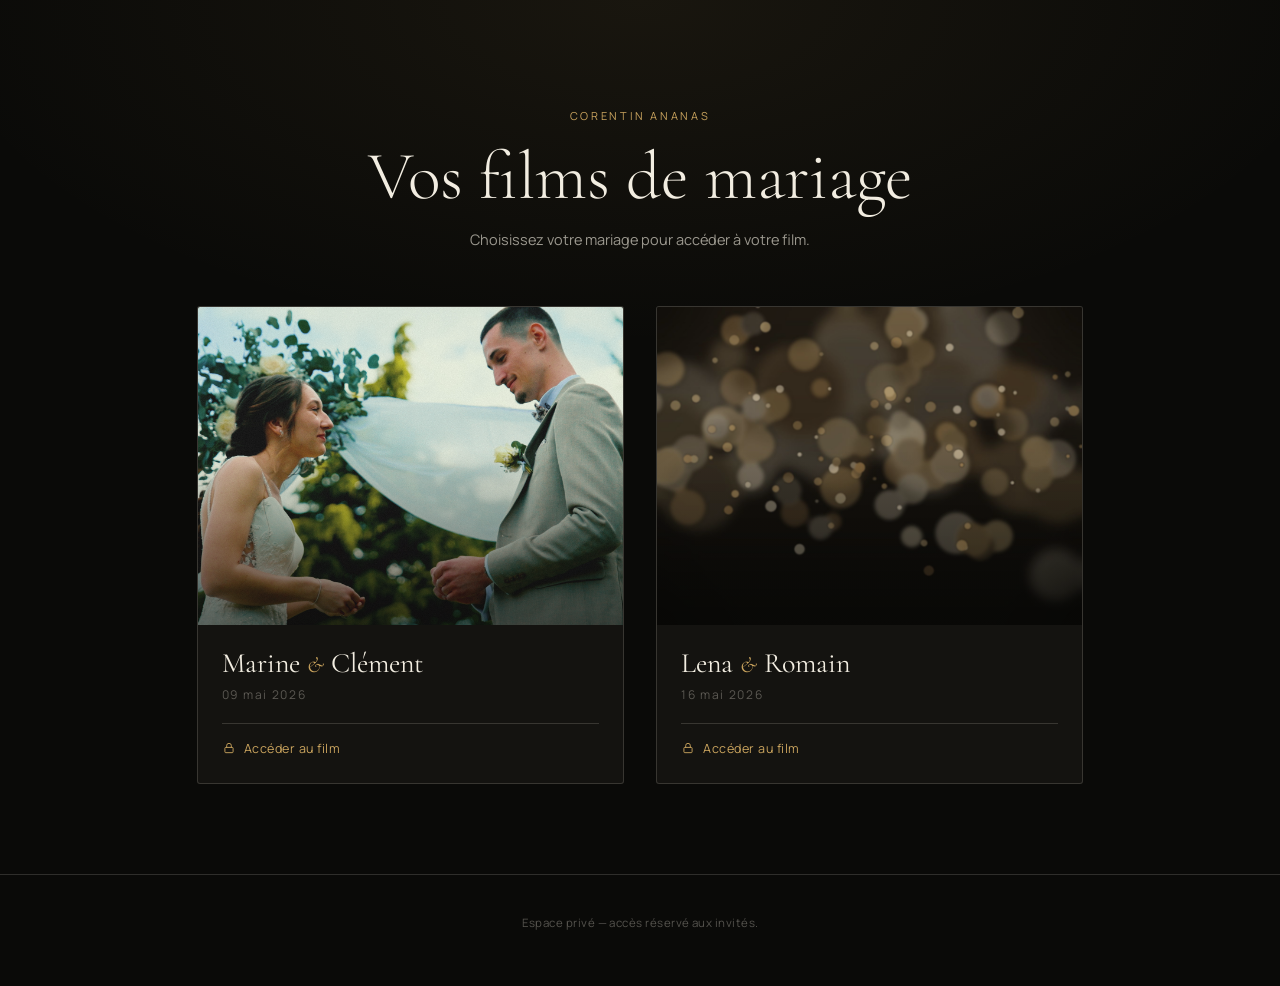
==== galerie.html @ 364ae185 "Reprise du site Marine & Clément : galerie photo, film et liens R2 - Galerie commune galerie.html?m=" ====
<!DOCTYPE html>
<html lang="fr">
<head>
<meta charset="UTF-8">
<meta name="viewport" content="width=device-width, initial-scale=1.0">
<meta name="robots" content="noindex, nofollow">
<title>Les photos du mariage</title>

<link rel="preconnect" href="https://fonts.googleapis.com">
<link rel="preconnect" href="https://fonts.gstatic.com" crossorigin>
<link href="https://fonts.googleapis.com/css2?family=Cormorant+Garamond:ital,wght@0,300;0,400;0,600;1,400&family=Manrope:wght@400;500;600&display=swap" rel="stylesheet">

<link rel="stylesheet" href="css/style.css">
</head>
<body>

<!-- Page commune à tous les mariages (galerie.html?m=<slug>).
     La liste des photos vient du contenu déchiffré sur l'accueil. -->

<main class="site" id="site" aria-hidden="true">

  <a href="index.html" class="site-back" aria-label="Retour aux mariages">
    <svg viewBox="0 0 24 24" width="16" height="16" fill="none" stroke="currentColor" stroke-width="1.6" aria-hidden="true">
      <path d="M19 12H5M11 6l-6 6 6 6" stroke-linecap="round" stroke-linejoin="round"/>
    </svg>
    <span class="site-back__text">Tous les mariages</span>
  </a>

  <nav class="site-nav">
    <a href="#" class="site-nav__link" data-nav="film">Le film</a>
    <a href="#" class="site-nav__link is-active" data-nav="photos">Photos</a>
  </nav>

  <header class="gallery-header">
    <div class="gallery-header__media">
      <img src="" alt="" class="gallery-header__image" id="headerImage" hidden>
      <div class="gallery-header__overlay" aria-hidden="true"></div>
    </div>
    <div class="gallery-header__content">
      <h1 class="gallery-header__title">Les photos</h1>
      <time class="gallery-header__date" id="headerDate"></time>
    </div>
  </header>

  <section class="gallery">
    <div class="gallery__intro">
      <p class="gallery__subheading">Quelques images de la journée, à consulter ou télécharger.</p>
    </div>

    <div class="gallery__grid" id="galleryGrid">
      <!-- Vignettes injectées par js/galerie.js -->
    </div>
  </section>

  <footer class="site-footer">
    <p class="site-footer__names" id="footerNames"></p>
    <p class="site-footer__line" id="footerLine"></p>
  </footer>

</main>

<!-- LIGHTBOX (visionneuse plein écran) -->
<div class="lightbox" id="lightbox" aria-hidden="true">
  <button class="lightbox__close" id="lightboxClose" aria-label="Fermer">
    <svg viewBox="0 0 24 24" width="22" height="22" fill="none" stroke="currentColor" stroke-width="1.5">
      <path d="M6 6l12 12M18 6L6 18" stroke-linecap="round"/>
    </svg>
  </button>

  <button class="lightbox__nav lightbox__prev" id="lightboxPrev" aria-label="Photo précédente">
    <svg viewBox="0 0 24 24" width="26" height="26" fill="none" stroke="currentColor" stroke-width="1.4">
      <path d="M15 5l-7 7 7 7" stroke-linecap="round" stroke-linejoin="round"/>
    </svg>
  </button>

  <figure class="lightbox__figure">
    <img src="" alt="" class="lightbox__image" id="lightboxImage">
    <figcaption class="lightbox__counter" id="lightboxCounter"></figcaption>
  </figure>

  <button class="lightbox__nav lightbox__next" id="lightboxNext" aria-label="Photo suivante">
    <svg viewBox="0 0 24 24" width="26" height="26" fill="none" stroke="currentColor" stroke-width="1.4">
      <path d="M9 5l7 7-7 7" stroke-linecap="round" stroke-linejoin="round"/>
    </svg>
  </button>
</div>

<script src="js/weddings.js"></script>
<script src="js/crypto.js"></script>
<script src="js/galerie.js"></script>
</body>
</html>
---- css/style.css ----
/* ============================================================
   Marine & Clément — Le film du mariage
   Feuille de style principale
============================================================ */

:root {
  /* Couleurs */
  --bg: #0a0a08;
  --surface: #141310;
  --surface-2: #1c1a15;
  --ivory: #f2ede1;
  --ivory-dim: rgba(242, 237, 225, 0.62);
  --ivory-faint: rgba(242, 237, 225, 0.32);
  --gold: #c9a35d;
  --gold-dim: rgba(201, 163, 93, 0.55);
  --sage: #7c8a6e;
  --line: rgba(242, 237, 225, 0.16);
  --shadow: rgba(0, 0, 0, 0.45);

  /* Typographie */
  --font-display: "Cormorant Garamond", "Iowan Old Style", "Palatino Linotype", serif;
  --font-sans: "Manrope", "Segoe UI", sans-serif;

  /* Rythme */
  --gutter: clamp(24px, 6vw, 96px);
  --radius: 3px;
}

* {
  box-sizing: border-box;
}

html {
  scroll-behavior: smooth;
}

@media (prefers-reduced-motion: reduce) {
  html {
    scroll-behavior: auto;
  }
  * {
    animation-duration: 0.001ms !important;
    animation-iteration-count: 1 !important;
    transition-duration: 0.001ms !important;
  }
}

body {
  margin: 0;
  background: var(--bg);
  color: var(--ivory);
  font-family: var(--font-sans);
  -webkit-font-smoothing: antialiased;
  overflow-x: hidden;
}

img {
  max-width: 100%;
  display: block;
}

button {
  font-family: inherit;
  cursor: pointer;
}

a {
  color: inherit;
}

:focus-visible {
  outline: 1.5px solid var(--gold);
  outline-offset: 3px;
}

/* ============================================================
   PORTE D'ENTRÉE (mot de passe)
============================================================ */

.gate {
  position: fixed;
  inset: 0;
  z-index: 100;
  display: flex;
  align-items: center;
  justify-content: center;
  padding: 24px;
  transition: opacity 0.7s ease, visibility 0.7s ease;
}

.gate.is-hidden {
  opacity: 0;
  visibility: hidden;
  pointer-events: none;
}

.gate__backdrop {
  position: absolute;
  inset: 0;
  background:
    linear-gradient(180deg, rgba(8, 8, 6, 0.94) 0%, rgba(8, 8, 6, 0.88) 100%),
    url("../assets/images/maries.jpg") center 30% / cover no-repeat;
}

.gate__panel {
  position: relative;
  width: 100%;
  max-width: 380px;
  text-align: center;
  padding: 48px 36px 40px;
  background: rgba(20, 19, 16, 0.55);
  border: 1px solid var(--line);
  border-radius: var(--radius);
  backdrop-filter: blur(6px);
}

.gate__names {
  margin: 0;
  font-family: var(--font-display);
  font-weight: 400;
  font-size: clamp(28px, 6vw, 34px);
  letter-spacing: 0.01em;
}

.gate__date {
  display: block;
  margin-top: 6px;
  font-size: 12px;
  letter-spacing: 0.14em;
  color: var(--gold);
}

.gate__divider {
  width: 32px;
  height: 1px;
  background: var(--line);
  margin: 22px auto;
}

.gate__intro {
  margin: 0 0 26px;
  font-size: 14px;
  line-height: 1.6;
  color: var(--ivory-dim);
}

.gate__form {
  text-align: left;
}

.gate__label {
  display: block;
  font-size: 11px;
  letter-spacing: 0.08em;
  color: var(--ivory-faint);
  margin-bottom: 8px;
}

.gate__field {
  display: flex;
  border: 1px solid var(--line);
  border-radius: var(--radius);
  overflow: hidden;
  background: rgba(0, 0, 0, 0.2);
  transition: border-color 0.25s ease;
}

.gate__field:focus-within {
  border-color: var(--gold-dim);
}

.gate__input {
  flex: 1;
  min-width: 0;
  background: transparent;
  border: none;
  color: var(--ivory);
  font-family: var(--font-sans);
  font-size: 15px;
  letter-spacing: 0.08em;
  padding: 13px 14px;
}

.gate__input:focus {
  outline: none;
}

.gate__input::placeholder {
  color: var(--ivory-faint);
}

.gate__submit {
  display: flex;
  align-items: center;
  justify-content: center;
  width: 46px;
  background: transparent;
  border: none;
  border-left: 1px solid var(--line);
  color: var(--ivory);
  transition: color 0.25s ease, background 0.25s ease;
}

.gate__submit:hover {
  color: var(--gold);
  background: rgba(201, 163, 93, 0.08);
}

.gate__error {
  margin: 12px 2px 0;
  font-size: 12.5px;
  color: #c97a6a;
  display: none;
}

.gate__error.is-visible {
  display: block;
}

.gate__hint {
  margin: 16px 2px 0;
  font-size: 12px;
  color: var(--ivory-faint);
}

/* ============================================================
   SITE PRINCIPAL
============================================================ */

.site {
  opacity: 0;
  transition: opacity 0.9s ease;
}

.site.is-visible {
  opacity: 1;
}

/* ---------- HERO ---------- */

.hero {
  position: relative;
  height: 100svh;
  min-height: 520px;
  display: flex;
  align-items: center;
  justify-content: center;
  overflow: hidden;
}

.hero__media {
  position: absolute;
  inset: 0;
}

.hero__image {
  width: 100%;
  height: 100%;
  object-fit: cover;
  object-position: 50% 30%;
}

.hero__overlay {
  position: absolute;
  inset: 0;
  background:
    linear-gradient(180deg, rgba(8, 8, 6, 0.55) 0%, rgba(8, 8, 6, 0.68) 55%, rgba(8, 8, 6, 0.86) 100%);
}

.hero__content {
  position: relative;
  text-align: center;
  padding: 0 24px;
}

.hero__title {
  margin: 0;
  font-family: var(--font-display);
  font-weight: 300;
  font-size: clamp(48px, 11vw, 128px);
  line-height: 1;
  letter-spacing: 0.005em;
  display: flex;
  flex-wrap: wrap;
  align-items: baseline;
  justify-content: center;
  gap: 0 22px;
}

.hero__title-line,
.hero__title-amp {
  opacity: 0;
  transform: translateY(18px);
  animation: riseIn 1.1s cubic-bezier(0.19, 1, 0.22, 1) forwards;
}

.hero__title-line:nth-child(1) { animation-delay: 0.25s; }
.hero__title-amp { animation-delay: 0.55s; font-style: italic; font-size: 0.62em; color: var(--gold); }
.hero__title-line:nth-child(3) { animation-delay: 0.75s; }

.hero__date {
  display: block;
  margin-top: 22px;
  font-family: var(--font-sans);
  font-weight: 400;
  font-size: clamp(12px, 1.6vw, 14px);
  letter-spacing: 0.22em;
  color: var(--ivory-dim);
  opacity: 0;
  animation: fadeIn 1.2s ease forwards;
  animation-delay: 1.15s;
}

@keyframes riseIn {
  to { opacity: 1; transform: translateY(0); }
}

@keyframes fadeIn {
  to { opacity: 1; }
}

.hero__scroll {
  position: absolute;
  left: 50%;
  bottom: clamp(24px, 5vh, 44px);
  transform: translateX(-50%);
  display: flex;
  flex-direction: column;
  align-items: center;
  gap: 10px;
  background: none;
  border: none;
  color: var(--ivory-dim);
  opacity: 0;
  animation: fadeIn 1s ease forwards;
  animation-delay: 1.5s;
  transition: color 0.3s ease;
}

.hero__scroll:hover {
  color: var(--gold);
}

.hero__scroll-line {
  width: 1px;
  height: 34px;
  background: currentColor;
  opacity: 0.6;
}

.hero__scroll-text {
  font-size: 10.5px;
  letter-spacing: 0.18em;
}

/* ---------- FILM ---------- */

.film {
  padding: clamp(72px, 12vh, 140px) var(--gutter) clamp(60px, 10vh, 110px);
  max-width: 1180px;
  margin: 0 auto;
}

.film__intro {
  text-align: center;
  max-width: 560px;
  margin: 0 auto clamp(40px, 6vh, 64px);
}

.film__heading {
  margin: 0 0 10px;
  font-family: var(--font-display);
  font-weight: 400;
  font-size: clamp(26px, 4vw, 38px);
  line-height: 1.25;
}

.film__subheading {
  margin: 0;
  color: var(--ivory-dim);
  font-size: 14.5px;
  line-height: 1.6;
}

.film__layout {
  display: grid;
  grid-template-columns: 1fr 240px;
  gap: 36px;
  align-items: start;
}

/* ---------- LECTEUR VIDÉO ---------- */

.player__frame {
  position: relative;
  aspect-ratio: 16 / 9;
  width: 100%;
  background: #000;
  border: 1px solid var(--line);
  border-radius: var(--radius);
  overflow: hidden;
}

.player__video {
  width: 100%;
  height: 100%;
  object-fit: cover;
  display: block;
  background: #000;
}

.player__empty {
  position: absolute;
  inset: 0;
  display: flex;
  flex-direction: column;
  align-items: center;
  justify-content: center;
  gap: 6px;
  text-align: center;
  background: linear-gradient(180deg, rgba(8,8,6,0.35), rgba(8,8,6,0.7));
  pointer-events: none;
}

.player__empty p {
  margin: 0;
  font-family: var(--font-display);
  font-size: 19px;
  color: var(--ivory);
}

.player__empty-sub {
  font-family: var(--font-sans) !important;
  font-size: 11.5px !important;
  letter-spacing: 0.08em;
  color: var(--ivory-faint) !important;
}

.player__giant-play {
  position: absolute;
  inset: 0;
  margin: auto;
  width: 64px;
  height: 64px;
  background: none;
  border: none;
  color: var(--ivory);
  opacity: 0.9;
  transition: transform 0.3s ease, color 0.3s ease, opacity 0.3s ease;
}

.player__giant-play:hover {
  color: var(--gold);
  transform: scale(1.06);
}

.player[data-state="playing"] .player__giant-play {
  opacity: 0;
  pointer-events: none;
}

.player__controls {
  position: absolute;
  left: 0;
  right: 0;
  bottom: 0;
  display: flex;
  align-items: center;
  gap: 14px;
  padding: 10px 14px;
  background: linear-gradient(180deg, transparent, rgba(0,0,0,0.75) 40%);
  opacity: 0;
  transform: translateY(6px);
  transition: opacity 0.3s ease, transform 0.3s ease;
}

.player__frame:hover .player__controls,
.player__frame:focus-within .player__controls,
.player[data-state="playing"] .player__controls {
  opacity: 1;
  transform: translateY(0);
}

.player__btn {
  background: none;
  border: none;
  color: var(--ivory);
  display: flex;
  align-items: center;
  padding: 4px;
  transition: color 0.2s ease;
  flex-shrink: 0;
}

.player__btn:hover {
  color: var(--gold);
}

.player__time {
  font-size: 11px;
  color: var(--ivory-dim);
  font-variant-numeric: tabular-nums;
  flex-shrink: 0;
}

.player__progress {
  flex: 1;
  min-width: 40px;
  padding: 8px 0;
  cursor: pointer;
}

.player__progress-track {
  position: relative;
  height: 2px;
  background: rgba(242, 237, 225, 0.25);
  border-radius: 2px;
}

.player__progress-fill {
  position: absolute;
  top: 0;
  left: 0;
  height: 100%;
  width: 0%;
  background: var(--gold);
  border-radius: 2px;
}

.player__progress-handle {
  position: absolute;
  top: 50%;
  left: 0%;
  width: 9px;
  height: 9px;
  background: var(--gold);
  border-radius: 50%;
  transform: translate(-50%, -50%);
  opacity: 0;
  transition: opacity 0.2s ease;
}

.player__progress:hover .player__progress-handle {
  opacity: 1;
}

.player__volume {
  display: flex;
  align-items: center;
  gap: 6px;
  flex-shrink: 0;
}

.player__volume-slider {
  width: 60px;
  accent-color: var(--gold);
  height: 2px;
}

@media (max-width: 640px) {
  .player__volume-slider { display: none; }
  .player__time#timeDuration { display: none; }
}

/* ---------- TÉLÉCHARGEMENT ---------- */

.download {
  border: 1px solid var(--line);
  border-radius: var(--radius);
  padding: 26px 22px;
  background: var(--surface);
}

.download__label {
  margin: 0 0 14px;
  font-size: 11px;
  letter-spacing: 0.1em;
  color: var(--ivory-faint);
}

.download__button {
  display: flex;
  align-items: center;
  justify-content: center;
  gap: 9px;
  width: 100%;
  padding: 13px 16px;
  text-decoration: none;
  border: 1px solid var(--gold-dim);
  color: var(--gold);
  border-radius: var(--radius);
  font-size: 13.5px;
  letter-spacing: 0.03em;
  transition: background 0.25s ease, color 0.25s ease;
}

.download__button:hover {
  background: var(--gold);
  color: #17150f;
}

.download__quality {
  margin: 14px 0 0;
  font-size: 11.5px;
  text-align: center;
  color: var(--ivory-faint);
}

.download__note {
  margin: 16px 0 0;
  font-size: 11.5px;
  line-height: 1.5;
  color: var(--ivory-faint);
  text-align: center;
  border-top: 1px solid var(--line);
  padding-top: 14px;
}

/* ---------- FOOTER ---------- */

.site-footer {
  text-align: center;
  padding: 40px 24px 56px;
  border-top: 1px solid var(--line);
}

.site-footer__names {
  margin: 0 0 6px;
  font-family: var(--font-display);
  font-size: 18px;
  color: var(--ivory-dim);
}

.site-footer__line {
  margin: 0;
  font-size: 11.5px;
  letter-spacing: 0.04em;
  color: var(--ivory-faint);
}

/* ============================================================
   RESPONSIVE
============================================================ */

@media (max-width: 860px) {
  .film__layout {
    grid-template-columns: 1fr;
  }

  .download {
    order: 2;
  }
}

@media (max-width: 480px) {
  .gate__panel {
    padding: 40px 24px 32px;
  }

  .player__controls {
    gap: 9px;
    padding: 8px 10px;
  }

  .film {
    padding-left: 20px;
    padding-right: 20px;
  }
}

/* ============================================================
   ACCUEIL — PORTAIL DES MARIAGES
============================================================ */

body.is-locked {
  overflow: hidden;
}

.portal-page {
  min-height: 100svh;
  display: flex;
  flex-direction: column;
  background:
    radial-gradient(ellipse 80% 50% at 50% 0%, rgba(201, 163, 93, 0.08), transparent 70%),
    var(--bg);
}

.portal__header {
  text-align: center;
  padding: clamp(64px, 12vh, 120px) 24px clamp(36px, 6vh, 56px);
}

.portal__brand {
  margin: 0 0 18px;
  font-size: 11px;
  letter-spacing: 0.24em;
  text-transform: uppercase;
  color: var(--gold);
  opacity: 0;
  animation: fadeIn 1s ease forwards 0.1s;
}

.portal__title {
  margin: 0;
  font-family: var(--font-display);
  font-weight: 300;
  font-size: clamp(38px, 7vw, 68px);
  line-height: 1.05;
  opacity: 0;
  transform: translateY(14px);
  animation: riseIn 1.1s cubic-bezier(0.19, 1, 0.22, 1) forwards 0.25s;
}

.portal__subtitle {
  margin: 16px auto 0;
  max-width: 420px;
  font-size: 14.5px;
  line-height: 1.6;
  color: var(--ivory-dim);
  opacity: 0;
  animation: fadeIn 1s ease forwards 0.6s;
}

.portal {
  flex: 1;
  width: 100%;
  max-width: 1040px;
  margin: 0 auto;
  padding: 0 var(--gutter) clamp(64px, 10vh, 110px);
}

.portal__grid {
  list-style: none;
  margin: 0;
  padding: 0;
  display: grid;
  grid-template-columns: repeat(auto-fit, minmax(min(100%, 300px), 1fr));
  gap: clamp(18px, 3vw, 32px);
}

.portal__grid > li {
  opacity: 0;
  animation: riseIn 1s cubic-bezier(0.19, 1, 0.22, 1) forwards;
  transform: translateY(18px);
}

.portal__grid > li:nth-child(1) { animation-delay: 0.75s; }
.portal__grid > li:nth-child(2) { animation-delay: 0.9s; }
.portal__grid > li:nth-child(3) { animation-delay: 1.05s; }
.portal__grid > li:nth-child(n+4) { animation-delay: 1.2s; }

/* ---------- Card ---------- */

.wedding-card {
  display: block;
  width: 100%;
  padding: 0;
  text-align: left;
  color: var(--ivory);
  background: var(--surface);
  border: 1px solid var(--line);
  border-radius: var(--radius);
  overflow: hidden;
  transition: border-color 0.35s ease, transform 0.35s ease, box-shadow 0.35s ease;
}

.wedding-card:hover,
.wedding-card:focus-visible {
  border-color: var(--gold-dim);
  transform: translateY(-3px);
  box-shadow: 0 18px 40px var(--shadow);
}

.wedding-card__media {
  position: relative;
  aspect-ratio: 4 / 3;
  overflow: hidden;
  background: var(--surface-2);
}

.wedding-card__media img {
  width: 100%;
  height: 100%;
  object-fit: cover;
  object-position: 50% 30%;
  filter: saturate(0.85);
  transition: transform 1.2s cubic-bezier(0.19, 1, 0.22, 1), filter 0.6s ease;
}

.wedding-card__media::after {
  content: "";
  position: absolute;
  inset: 0;
  background: linear-gradient(180deg, transparent 45%, rgba(8, 8, 6, 0.55) 100%);
  pointer-events: none;
}

.wedding-card:hover .wedding-card__media img {
  transform: scale(1.04);
  filter: saturate(1);
}

.wedding-card__media--monogram {
  display: flex;
  align-items: center;
  justify-content: center;
  background:
    radial-gradient(circle at 50% 45%, rgba(201, 163, 93, 0.14), transparent 62%),
    linear-gradient(160deg, var(--surface-2), #100f0c);
}

.wedding-card__monogram {
  position: relative;
  z-index: 1;
  font-family: var(--font-display);
  font-weight: 300;
  font-size: clamp(56px, 9vw, 84px);
  line-height: 1;
  letter-spacing: 0.02em;
  color: var(--ivory);
}

.wedding-card__monogram em {
  font-style: italic;
  font-size: 0.55em;
  color: var(--gold);
  margin: 0 0.12em;
}

.wedding-card__body {
  padding: 22px 24px 24px;
}

.wedding-card__names {
  margin: 0;
  font-family: var(--font-display);
  font-weight: 400;
  font-size: clamp(24px, 3vw, 28px);
  line-height: 1.15;
}

.wedding-card__names em {
  font-style: italic;
  color: var(--gold);
  font-size: 0.8em;
}

.wedding-card__date {
  display: block;
  margin-top: 6px;
  font-size: 12px;
  letter-spacing: 0.14em;
  color: var(--ivory-faint);
}

.wedding-card__cta {
  display: inline-flex;
  align-items: center;
  gap: 8px;
  margin-top: 20px;
  padding-top: 16px;
  width: 100%;
  border-top: 1px solid var(--line);
  font-size: 12.5px;
  letter-spacing: 0.04em;
  color: var(--gold);
}

/* ---------- Fenêtre mot de passe (modal) ---------- */

.gate--modal .gate__backdrop {
  background: rgba(8, 8, 6, 0.82);
  backdrop-filter: blur(4px);
  cursor: pointer;
}

.gate--modal .gate__panel {
  background: rgba(20, 19, 16, 0.92);
  box-shadow: 0 24px 60px var(--shadow);
  transform: translateY(0);
  transition: transform 0.5s cubic-bezier(0.19, 1, 0.22, 1);
}

.gate--modal.is-hidden .gate__panel {
  transform: translateY(12px);
}

.gate__close {
  position: absolute;
  top: 12px;
  right: 12px;
  display: flex;
  padding: 6px;
  background: none;
  border: none;
  color: var(--ivory-faint);
  transition: color 0.2s ease;
}

.gate__close:hover {
  color: var(--gold);
}

.gate.is-busy .gate__submit {
  color: var(--gold);
  animation: gatePulse 1s ease-in-out infinite;
}

.gate__submit:disabled,
.gate__input:disabled {
  cursor: progress;
}

@keyframes gatePulse {
  50% { opacity: 0.35; }
}

/* ============================================================
   PAGE FILM — retour + hero sans photo
============================================================ */

.site-back {
  position: absolute;
  top: 20px;
  left: 20px;
  z-index: 5;
  display: inline-flex;
  align-items: center;
  gap: 8px;
  padding: 8px 12px;
  font-size: 12px;
  letter-spacing: 0.04em;
  text-decoration: none;
  color: var(--ivory-dim);
  border: 1px solid var(--line);
  border-radius: var(--radius);
  background: rgba(8, 8, 6, 0.35);
  backdrop-filter: blur(4px);
  transition: color 0.2s ease, border-color 0.2s ease;
}

.site-back:hover {
  color: var(--gold);
  border-color: var(--gold-dim);
}

.site {
  position: relative;
}

.hero__media--plain {
  background:
    radial-gradient(ellipse 70% 60% at 50% 40%, rgba(201, 163, 93, 0.12), transparent 70%),
    linear-gradient(180deg, var(--surface-2), var(--bg));
}

/* ============================================================
   NAVIGATION (entre "Le film" et "Photos")
============================================================ */

.site-nav {
  position: fixed;
  top: 0;
  left: 0;
  right: 0;
  z-index: 30;
  display: flex;
  justify-content: center;
  gap: 34px;
  padding: 26px 24px 40px;
  background: linear-gradient(180deg, rgba(8, 8, 6, 0.55), transparent);
  pointer-events: none;
}

.site-nav__link {
  pointer-events: auto;
  text-decoration: none;
  color: var(--ivory-dim);
  font-size: 11.5px;
  letter-spacing: 0.14em;
  padding-bottom: 4px;
  border-bottom: 1px solid transparent;
  transition: color 0.25s ease, border-color 0.25s ease;
}

.site-nav__link:hover {
  color: var(--ivory);
}

.site-nav__link.is-active {
  color: var(--gold);
  border-bottom-color: var(--gold-dim);
}

/* ============================================================
   EN-TÊTE GALERIE (version compacte du hero)
============================================================ */

.gallery-header {
  position: relative;
  height: clamp(280px, 42vh, 420px);
  display: flex;
  align-items: center;
  justify-content: center;
  overflow: hidden;
}

.gallery-header__media {
  position: absolute;
  inset: 0;
}

.gallery-header__image {
  width: 100%;
  height: 100%;
  object-fit: cover;
  object-position: 50% 35%;
}

.gallery-header__overlay {
  position: absolute;
  inset: 0;
  background: linear-gradient(180deg, rgba(8, 8, 6, 0.62) 0%, rgba(8, 8, 6, 0.8) 100%);
}

.gallery-header__content {
  position: relative;
  text-align: center;
  padding: 0 24px;
}

.gallery-header__title {
  margin: 0;
  font-family: var(--font-display);
  font-weight: 300;
  font-size: clamp(34px, 6vw, 56px);
  letter-spacing: 0.01em;
}

.gallery-header__date {
  display: block;
  margin-top: 10px;
  font-size: 12px;
  letter-spacing: 0.2em;
  color: var(--ivory-dim);
}

/* ============================================================
   GRILLE PHOTO
============================================================ */

.gallery {
  padding: clamp(48px, 8vh, 88px) var(--gutter) clamp(60px, 10vh, 100px);
  max-width: 1320px;
  margin: 0 auto;
}

.gallery__intro {
  text-align: center;
  margin: 0 auto clamp(32px, 5vh, 48px);
}

.gallery__subheading {
  margin: 0;
  color: var(--ivory-dim);
  font-size: 14.5px;
}

.gallery__grid {
  display: grid;
  grid-template-columns: repeat(auto-fill, minmax(220px, 1fr));
  gap: 6px;
}

.gallery__item {
  position: relative;
  aspect-ratio: 4 / 5;
  padding: 0;
  border: none;
  background: var(--surface);
  overflow: hidden;
  cursor: pointer;
  opacity: 0;
  transform: translateY(14px);
  transition: opacity 0.7s ease, transform 0.7s ease;
}

.gallery__item.is-visible {
  opacity: 1;
  transform: translateY(0);
}

.gallery__thumb {
  width: 100%;
  height: 100%;
  object-fit: cover;
  display: block;
  transition: transform 0.6s ease, opacity 0.4s ease;
}

.gallery__item::after {
  content: "";
  position: absolute;
  inset: 0;
  background: rgba(8, 8, 6, 0.15);
  opacity: 0;
  transition: opacity 0.3s ease;
}

.gallery__item:hover::after {
  opacity: 1;
}

.gallery__item:hover .gallery__thumb {
  transform: scale(1.04);
}

/* ============================================================
   LIGHTBOX
============================================================ */

.lightbox {
  position: fixed;
  inset: 0;
  z-index: 200;
  display: flex;
  align-items: center;
  justify-content: center;
  background: rgba(6, 6, 5, 0.96);
  opacity: 0;
  visibility: hidden;
  transition: opacity 0.35s ease, visibility 0.35s ease;
}

.lightbox.is-open {
  opacity: 1;
  visibility: visible;
}

.lightbox__figure {
  margin: 0;
  max-width: min(92vw, 1100px);
  text-align: center;
}

.lightbox__image {
  max-width: 100%;
  max-height: 82vh;
  width: auto;
  height: auto;
  display: block;
  margin: 0 auto;
  box-shadow: 0 30px 80px var(--shadow);
}

.lightbox__counter {
  margin-top: 16px;
  font-size: 11.5px;
  letter-spacing: 0.1em;
  color: var(--ivory-faint);
}

.lightbox__close {
  position: absolute;
  top: 22px;
  right: 22px;
  background: none;
  border: none;
  color: var(--ivory-dim);
  padding: 8px;
  transition: color 0.25s ease;
}

.lightbox__close:hover {
  color: var(--gold);
}

.lightbox__nav {
  position: absolute;
  top: 50%;
  transform: translateY(-50%);
  background: none;
  border: none;
  color: var(--ivory-dim);
  padding: 12px;
  transition: color 0.25s ease;
}

.lightbox__nav:hover {
  color: var(--gold);
}

.lightbox__prev {
  left: clamp(8px, 3vw, 28px);
}

.lightbox__next {
  right: clamp(8px, 3vw, 28px);
}

@media (max-width: 640px) {
  .gallery__grid {
    grid-template-columns: repeat(auto-fill, minmax(140px, 1fr));
    gap: 3px;
  }

  .lightbox__nav {
    padding: 8px;
  }
}


/* ============================================================
   COMPLÉMENTS MULTI-MARIAGES
============================================================ */

.player__empty[hidden] {
  display: none;
}

.hero__title--img {
  display: block;
}

.hero__title-img {
  display: block;
  width: min(720px, 82vw);
  height: auto;
  margin: 0 auto;
  opacity: 0;
  transform: translateY(18px);
  animation: riseIn 1.2s cubic-bezier(0.19, 1, 0.22, 1) forwards;
  animation-delay: 0.3s;
}

.gallery__empty {
  grid-column: 1 / -1;
  text-align: center;
  padding: 60px 20px;
  color: var(--ivory-faint);
  font-size: 14px;
  border: 1px dashed var(--line);
  border-radius: var(--radius);
}

.site-back {
  position: fixed;
  z-index: 40;
}

@media (max-width: 640px) {
  .site-back {
    top: 16px;
    left: 12px;
    padding: 8px;
  }
  .site-back__text {
    display: none;
  }
  .site-nav {
    padding-top: 24px;
  }
}
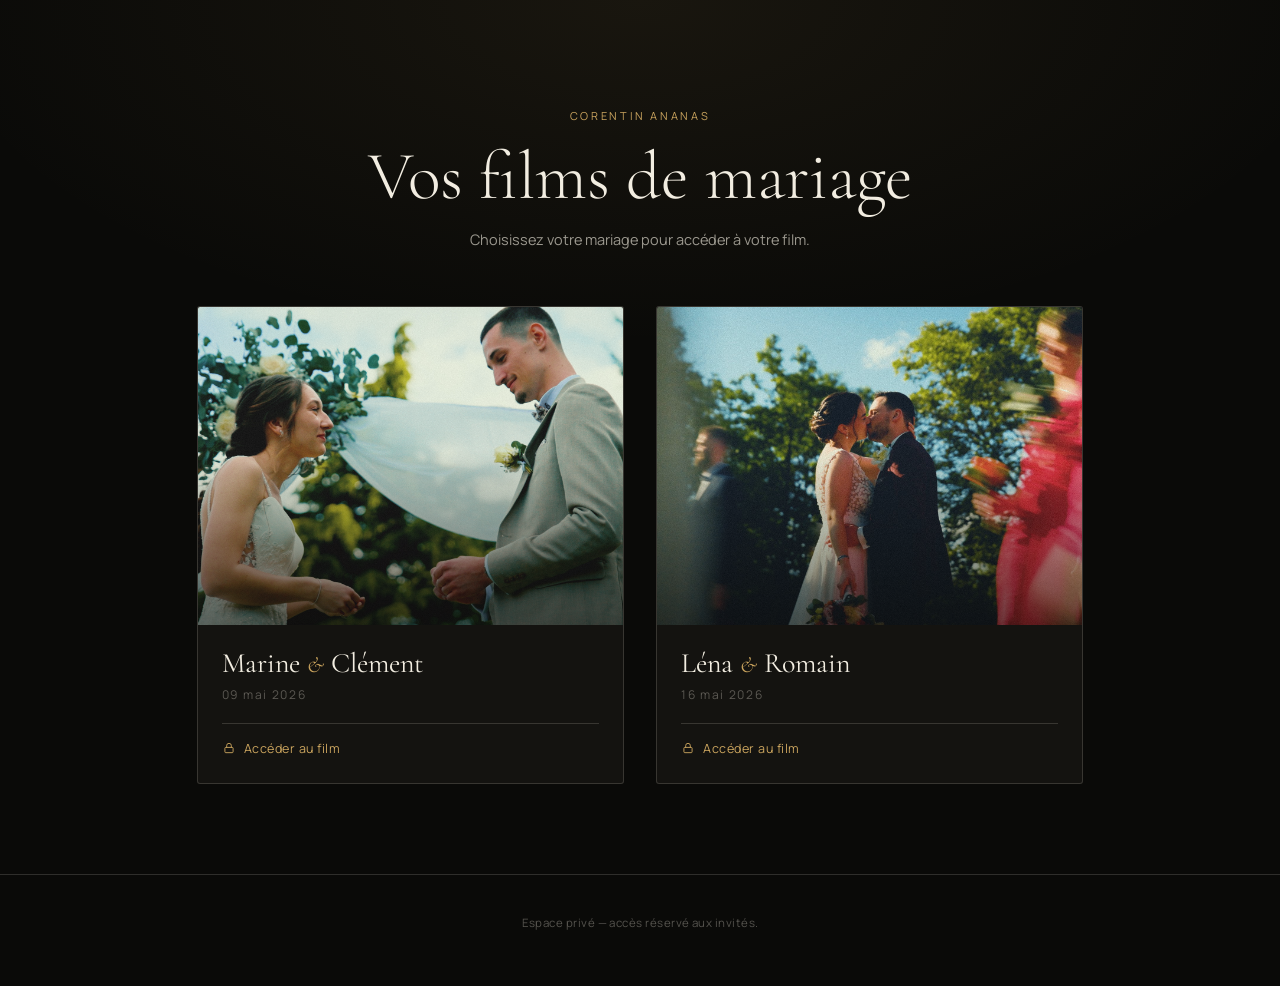
==== commit c953510b: "Fin des anciennes versions en cache : déverrouillage lié à la version du contenu + version sur les s" ====
--- a/galerie.html
+++ b/galerie.html
@@ -10,7 +10,7 @@
 <link rel="preconnect" href="https://fonts.gstatic.com" crossorigin>
 <link href="https://fonts.googleapis.com/css2?family=Cormorant+Garamond:ital,wght@0,300;0,400;0,600;1,400&family=Manrope:wght@400;500;600&display=swap" rel="stylesheet">
 
-<link rel="stylesheet" href="css/style.css">
+<link rel="stylesheet" href="css/style.css?v=20261110b">
 </head>
 <body>
 
@@ -85,8 +85,9 @@
   </button>
 </div>
 
-<script src="js/weddings.js"></script>
-<script src="js/crypto.js"></script>
-<script src="js/galerie.js"></script>
+<script src="js/weddings.js?v=20261110b"></script>
+<script src="js/vault.js?v=20261110b"></script>
+<script src="js/crypto.js?v=20261110b"></script>
+<script src="js/galerie.js?v=20261110b"></script>
 </body>
 </html>
